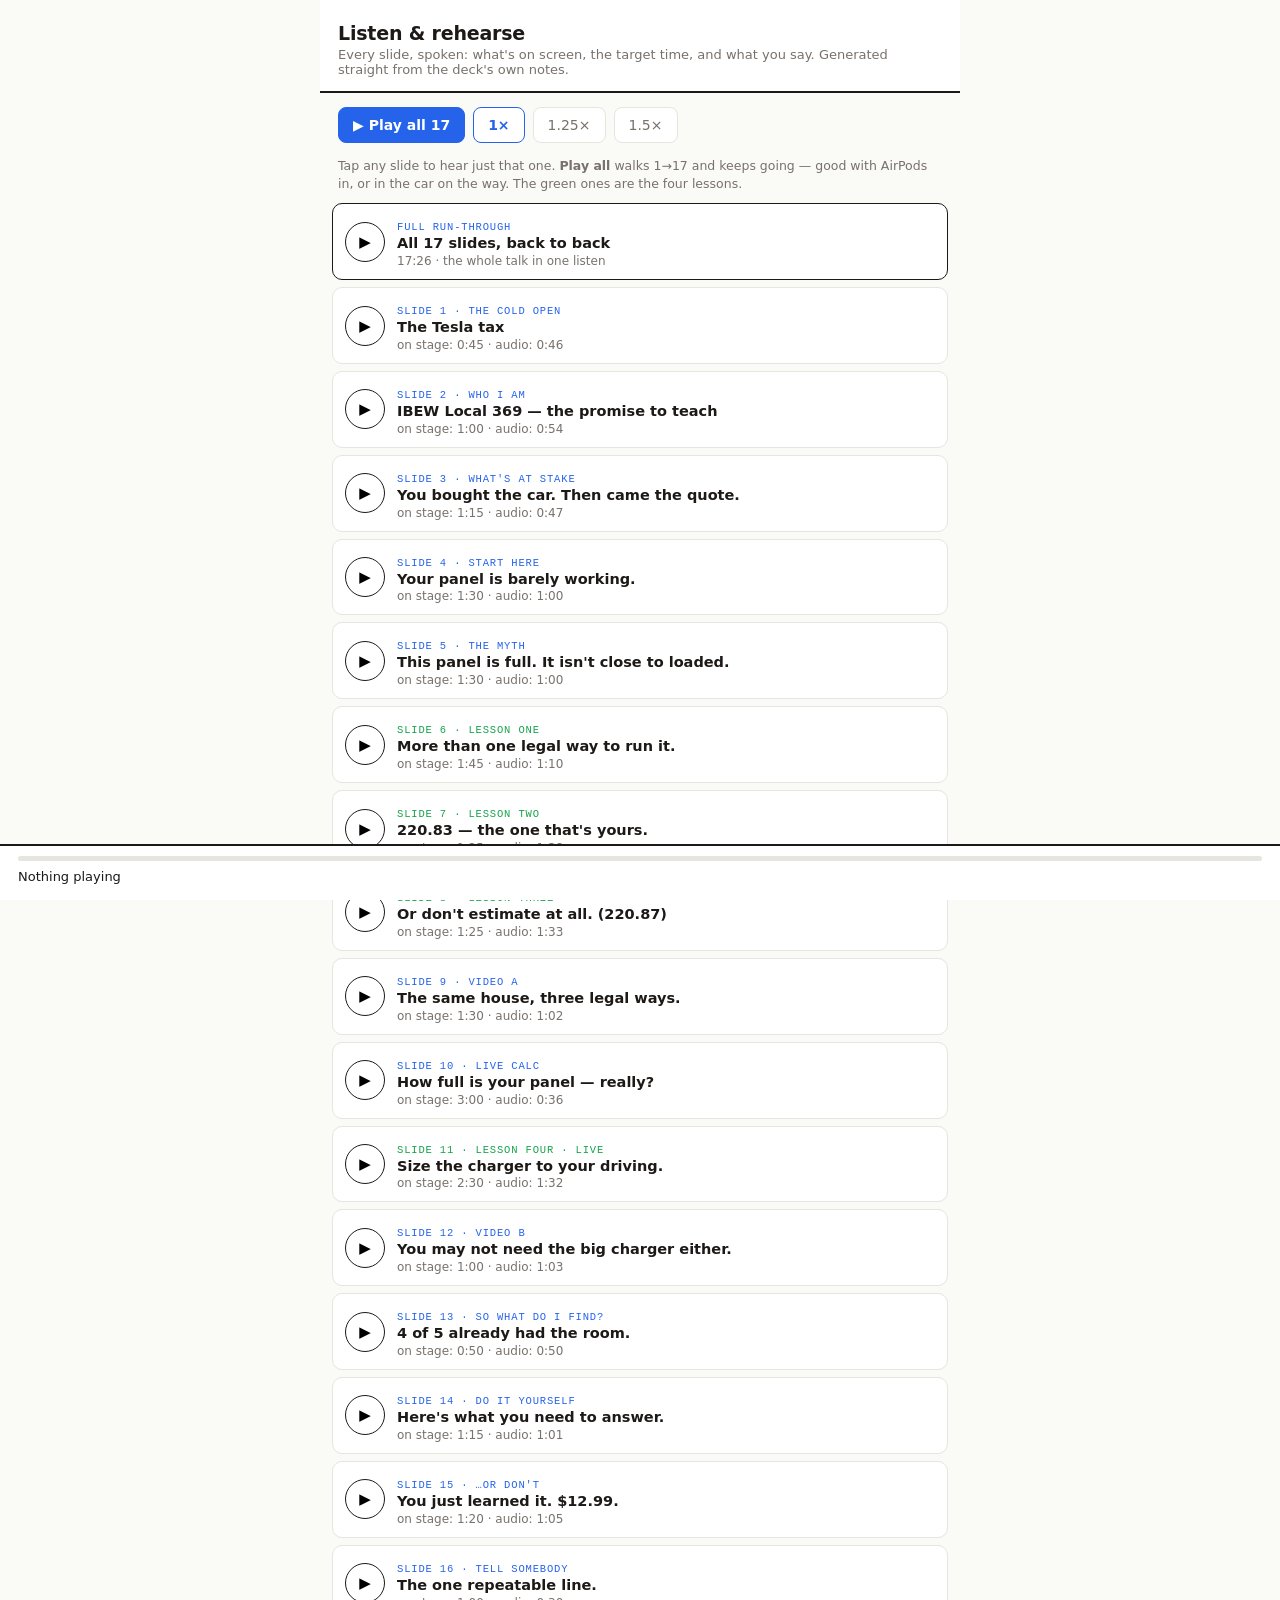
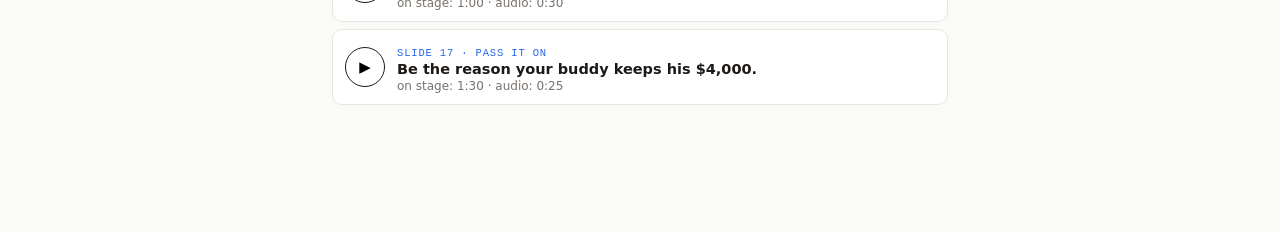
==== rehearse.html @ 136e16a3 "Audit fixes + audio rehearsal tracks - Fix backwards 220.83-vs-220.82 Q&A answer (113 < 127 — conced" ====
<!doctype html>
<html lang="en">
<head>
<meta charset="utf-8">
<meta name="viewport" content="width=device-width,initial-scale=1">
<meta name="robots" content="noindex">
<title>Listen &amp; rehearse — Evolve KY</title>
<style>
  :root{--blue:#2563eb;--green:#16a34a;--ink:#1c1917;--mut:#78716c;--bg:#fafaf7;--card:#fff;--line:#e7e5e0;--amber:#b45309;}
  *{margin:0;padding:0;box-sizing:border-box}
  body{font-family:"DM Sans",-apple-system,system-ui,sans-serif;background:var(--bg);color:var(--ink);padding-bottom:120px}
  header{padding:22px 18px 14px;border-bottom:2px solid var(--ink);background:var(--card);position:sticky;top:0;z-index:5}
  header h1{font-size:19px;letter-spacing:-.01em}
  header p{font-size:13px;color:var(--mut);margin-top:3px}
  .mono{font-family:"Space Mono",ui-monospace,monospace}
  .wrap{max-width:640px;margin:0 auto}
  .controls{display:flex;gap:8px;padding:14px 18px;flex-wrap:wrap;align-items:center}
  button{font:inherit;cursor:pointer;border:1.5px solid var(--ink);background:var(--card);border-radius:8px;padding:9px 14px;font-weight:600;font-size:14px}
  button.primary{background:var(--blue);border-color:var(--blue);color:#fff}
  button.ghost{border-color:var(--line);color:var(--mut);font-weight:500}
  button.ghost.on{border-color:var(--blue);color:var(--blue);font-weight:700}
  .hint{font-size:12.5px;color:var(--mut);padding:0 18px 10px;line-height:1.45}
  ol{list-style:none;padding:0 12px}
  li.row{display:flex;align-items:center;gap:12px;background:var(--card);border:1px solid var(--line);border-radius:10px;padding:11px 12px;margin-bottom:7px}
  li.row.playing{border-color:var(--blue);box-shadow:0 0 0 2px rgba(37,99,235,.18)}
  li.row.fullrow{border-width:1.5px;border-color:var(--ink)}
  .pl{flex:0 0 auto;width:40px;height:40px;border-radius:50%;border:1.5px solid var(--ink);background:var(--card);display:flex;align-items:center;justify-content:center;font-size:15px;padding:0}
  li.playing .pl{background:var(--blue);border-color:var(--blue);color:#fff}
  .tt{flex:1;min-width:0}
  .tt .k{font-family:"Space Mono",ui-monospace,monospace;font-size:10.5px;text-transform:uppercase;letter-spacing:.08em;color:var(--blue)}
  .tt .h{font-size:14.5px;font-weight:600;line-height:1.3}
  .tt .d{font-size:12px;color:var(--mut);margin-top:1px}
  footer{position:fixed;left:0;right:0;bottom:0;background:var(--card);border-top:2px solid var(--ink);padding:10px 18px 16px}
  footer .bar{height:5px;background:var(--line);border-radius:3px;overflow:hidden;margin-bottom:8px}
  footer .fill{height:100%;width:0%;background:var(--blue)}
  footer .now{font-size:13px;display:flex;justify-content:space-between;gap:10px}
  footer .now b{font-weight:700}
  .lessons .k{color:var(--green)}
</style>
</head>
<body>
<div class="wrap">
<header>
  <h1>Listen &amp; rehearse</h1>
  <p>Every slide, spoken: what's on screen, the target time, and what you say. Generated straight from the deck's own notes.</p>
</header>

<div class="controls">
  <button class="primary" id="playall">▶ Play all 17</button>
  <button class="ghost sp on" data-r="1">1×</button>
  <button class="ghost sp" data-r="1.25">1.25×</button>
  <button class="ghost sp" data-r="1.5">1.5×</button>
</div>
<p class="hint">Tap any slide to hear just that one. <b>Play all</b> walks 1→17 and keeps going — good with AirPods in, or in the car on the way. The green ones are the four lessons.</p>

<ol id="list">
  <li class="row fullrow" data-src="audio/fullrun.m4a">
    <button class="pl">▶</button>
    <div class="tt"><span class="k mono">Full run-through</span>
      <div class="h">All 17 slides, back to back</div>
      <div class="d">17:26 · the whole talk in one listen</div></div>
  </li>
</ol>

<footer>
  <div class="bar"><div class="fill" id="fill"></div></div>
  <div class="now"><span id="nowtitle">Nothing playing</span><span class="mono" id="nowtime"></span></div>
</footer>
</div>

<audio id="au" preload="none"></audio>
<script>
const META=[
 {n:1,label:"The cold open",head:"The Tesla tax",target:45,dur:46},
 {n:2,label:"Who I am",head:"IBEW Local 369 — the promise to teach",target:60,dur:54},
 {n:3,label:"What's at stake",head:"You bought the car. Then came the quote.",target:75,dur:47},
 {n:4,label:"Start here",head:"Your panel is barely working.",target:90,dur:60},
 {n:5,label:"The myth",head:"This panel is full. It isn't close to loaded.",target:90,dur:60},
 {n:6,label:"Lesson one",head:"More than one legal way to run it.",target:105,dur:70,lesson:1},
 {n:7,label:"Lesson two",head:"220.83 — the one that's yours.",target:85,dur:98,lesson:1},
 {n:8,label:"Lesson three",head:"Or don't estimate at all. (220.87)",target:85,dur:93,lesson:1},
 {n:9,label:"Video A",head:"The same house, three legal ways.",target:90,dur:62},
 {n:10,label:"Live calc",head:"How full is your panel — really?",target:180,dur:36},
 {n:11,label:"Lesson four · live",head:"Size the charger to your driving.",target:150,dur:92,lesson:1},
 {n:12,label:"Video B",head:"You may not need the big charger either.",target:60,dur:63},
 {n:13,label:"So what do I find?",head:"4 of 5 already had the room.",target:50,dur:50},
 {n:14,label:"Do it yourself",head:"Here's what you need to answer.",target:75,dur:61},
 {n:15,label:"…or don't",head:"You just learned it. $12.99.",target:80,dur:65},
 {n:16,label:"Tell somebody",head:"The one repeatable line.",target:60,dur:30},
 {n:17,label:"Pass it on",head:"Be the reason your buddy keeps his $4,000.",target:90,dur:25},
];
const fmt=s=>Math.floor(s/60)+":"+String(Math.round(s%60)).padStart(2,"0");
const list=document.getElementById("list"),au=document.getElementById("au");
META.forEach(m=>{
  const li=document.createElement("li");
  li.className="row"+(m.lesson?" lessons":"");
  li.dataset.src=`audio/slide${String(m.n).padStart(2,"0")}.m4a`;
  li.innerHTML=`<button class="pl">▶</button><div class="tt">
    <span class="k mono">Slide ${m.n} · ${m.label}</span>
    <div class="h">${m.head}</div>
    <div class="d">on stage: ${fmt(m.target)} · audio: ${fmt(m.dur)}</div></div>`;
  list.appendChild(li);
});
let cur=null,allMode=false,rate=1;
const rows=[...list.querySelectorAll("li.row")];
function play(li){
  rows.forEach(r=>{r.classList.remove("playing");r.querySelector(".pl").textContent="▶";});
  cur=li;li.classList.add("playing");li.querySelector(".pl").textContent="❚❚";
  au.src=li.dataset.src;au.playbackRate=rate;au.play();
  document.getElementById("nowtitle").innerHTML="<b>"+li.querySelector(".k").textContent+"</b>";
  li.scrollIntoView({block:"nearest",behavior:"smooth"});
}
function stop(){au.pause();rows.forEach(r=>{r.classList.remove("playing");r.querySelector(".pl").textContent="▶";});cur=null;allMode=false;document.getElementById("nowtitle").textContent="Nothing playing";document.getElementById("playall").textContent="▶ Play all 17";}
rows.forEach(li=>li.addEventListener("click",()=>{ if(cur===li&&!au.paused){au.pause();li.querySelector(".pl").textContent="▶";} else if(cur===li&&au.paused){au.play();li.querySelector(".pl").textContent="❚❚";} else {allMode=false;document.getElementById("playall").textContent="▶ Play all 17";play(li);} }));
document.getElementById("playall").addEventListener("click",()=>{ if(allMode){stop();} else {allMode=true;document.getElementById("playall").textContent="■ Stop";play(rows[1]);} });
au.addEventListener("ended",()=>{ if(allMode&&cur){const i=rows.indexOf(cur); if(i>=1&&i<rows.length-1){play(rows[i+1]);return;}} stop(); });
au.addEventListener("timeupdate",()=>{ if(au.duration){document.getElementById("fill").style.width=(au.currentTime/au.duration*100)+"%";document.getElementById("nowtime").textContent=fmt(au.currentTime)+" / "+fmt(au.duration);} });
document.querySelectorAll(".sp").forEach(b=>b.addEventListener("click",()=>{rate=parseFloat(b.dataset.r);au.playbackRate=rate;document.querySelectorAll(".sp").forEach(x=>x.classList.toggle("on",x===b));}));
</script>
</body>
</html>
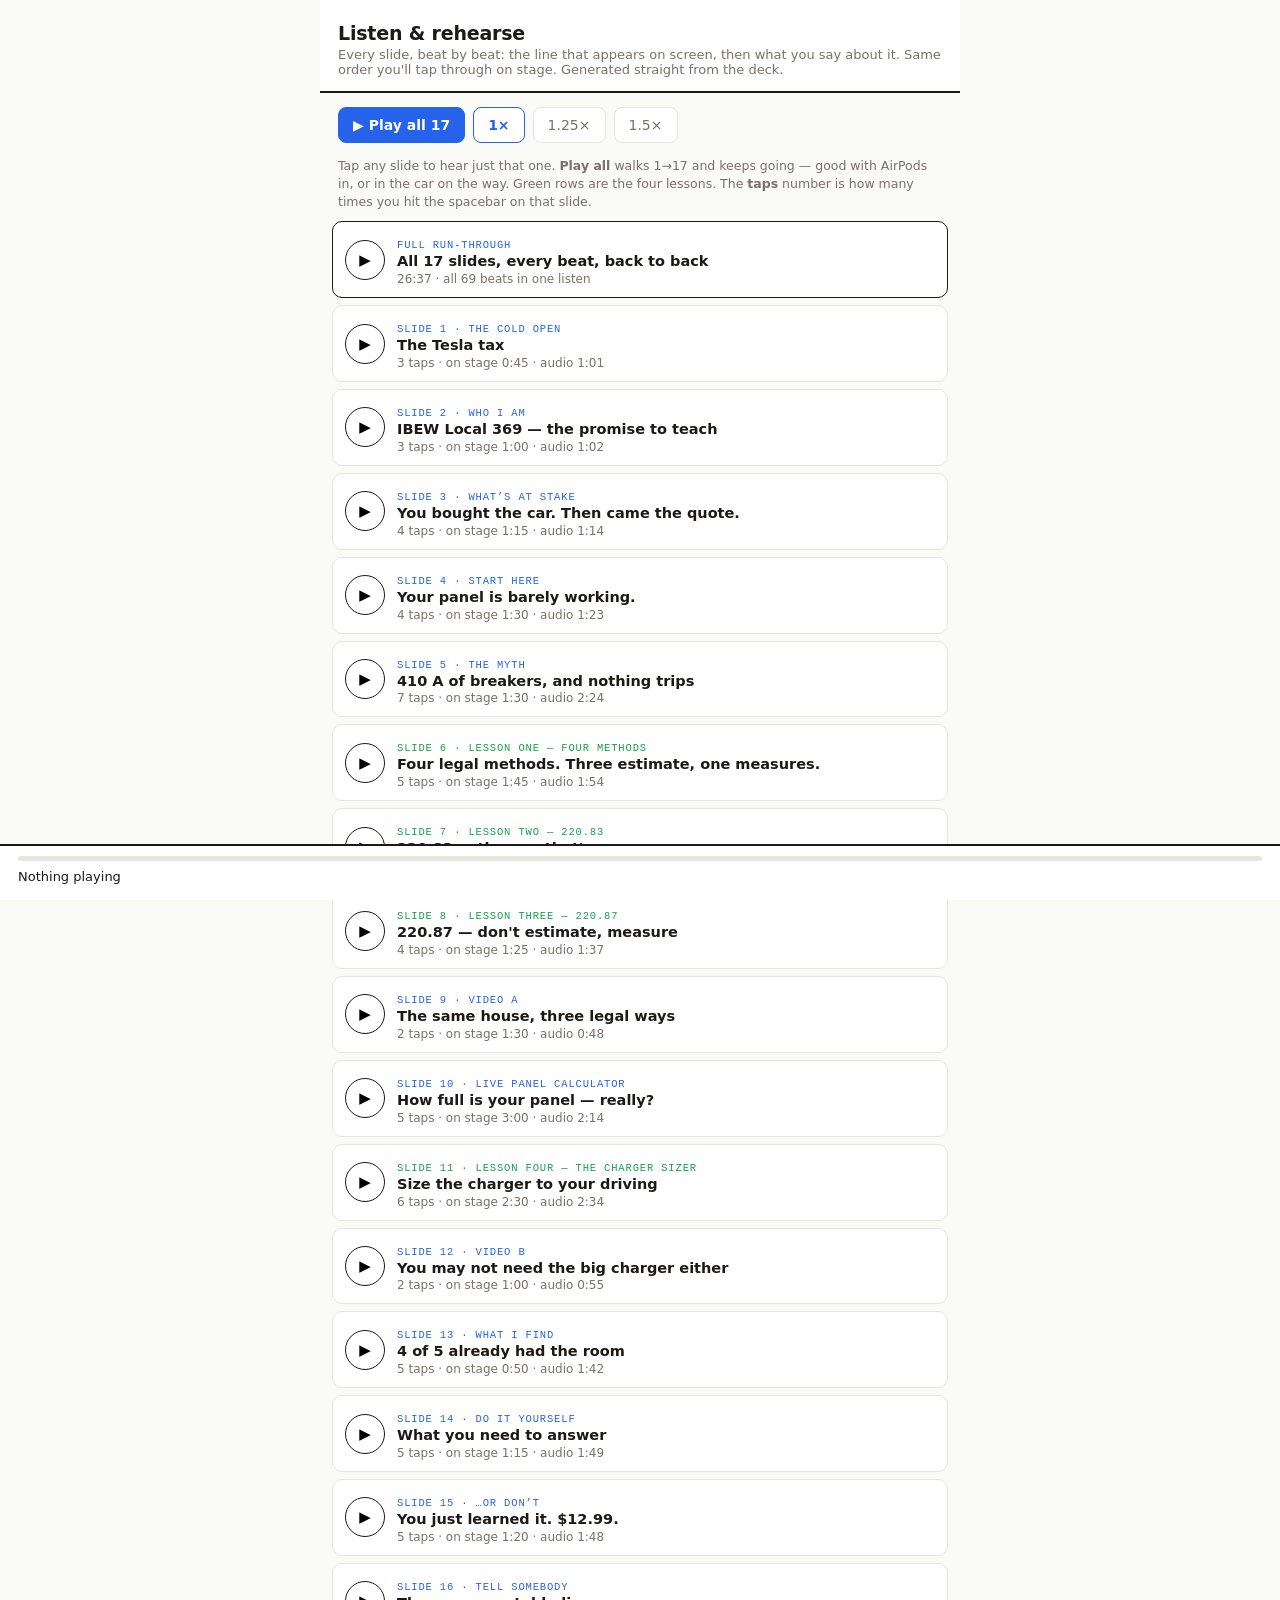
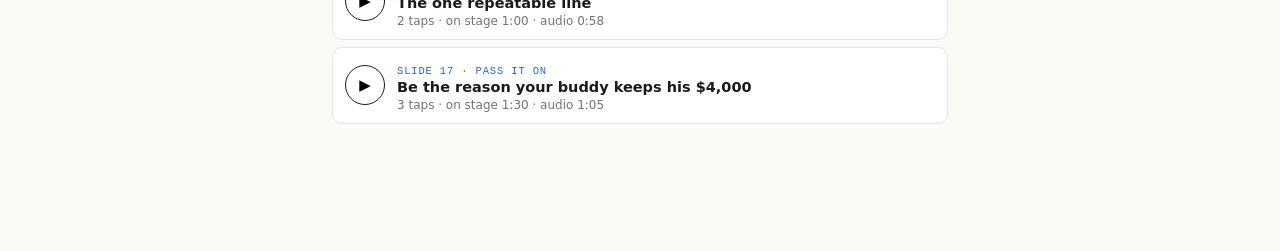
==== commit 3a6d8df1: "Rebuild the deck as spacebar-driven beats + pre-show loop + full bleed Every slide now advances a pi" ====
--- a/rehearse.html
+++ b/rehearse.html
@@ -42,7 +42,7 @@
 <div class="wrap">
 <header>
   <h1>Listen &amp; rehearse</h1>
-  <p>Every slide, spoken: what's on screen, the target time, and what you say. Generated straight from the deck's own notes.</p>
+  <p>Every slide, beat by beat: the line that appears on screen, then what you say about it. Same order you'll tap through on stage. Generated straight from the deck.</p>
 </header>
 
 <div class="controls">
@@ -51,14 +51,14 @@
   <button class="ghost sp" data-r="1.25">1.25×</button>
   <button class="ghost sp" data-r="1.5">1.5×</button>
 </div>
-<p class="hint">Tap any slide to hear just that one. <b>Play all</b> walks 1→17 and keeps going — good with AirPods in, or in the car on the way. The green ones are the four lessons.</p>
+<p class="hint">Tap any slide to hear just that one. <b>Play all</b> walks 1→17 and keeps going — good with AirPods in, or in the car on the way. Green rows are the four lessons. The <b>taps</b> number is how many times you hit the spacebar on that slide.</p>
 
 <ol id="list">
   <li class="row fullrow" data-src="audio/fullrun.m4a">
     <button class="pl">▶</button>
     <div class="tt"><span class="k mono">Full run-through</span>
-      <div class="h">All 17 slides, back to back</div>
-      <div class="d">17:26 · the whole talk in one listen</div></div>
+      <div class="h">All 17 slides, every beat, back to back</div>
+      <div class="d">26:37 · all 69 beats in one listen</div></div>
   </li>
 </ol>
 
@@ -71,23 +71,23 @@
 <audio id="au" preload="none"></audio>
 <script>
 const META=[
- {n:1,label:"The cold open",head:"The Tesla tax",target:45,dur:46},
- {n:2,label:"Who I am",head:"IBEW Local 369 — the promise to teach",target:60,dur:54},
- {n:3,label:"What's at stake",head:"You bought the car. Then came the quote.",target:75,dur:47},
- {n:4,label:"Start here",head:"Your panel is barely working.",target:90,dur:60},
- {n:5,label:"The myth",head:"This panel is full. It isn't close to loaded.",target:90,dur:60},
- {n:6,label:"Lesson one",head:"More than one legal way to run it.",target:105,dur:70,lesson:1},
- {n:7,label:"Lesson two",head:"220.83 — the one that's yours.",target:85,dur:98,lesson:1},
- {n:8,label:"Lesson three",head:"Or don't estimate at all. (220.87)",target:85,dur:93,lesson:1},
- {n:9,label:"Video A",head:"The same house, three legal ways.",target:90,dur:62},
- {n:10,label:"Live calc",head:"How full is your panel — really?",target:180,dur:36},
- {n:11,label:"Lesson four · live",head:"Size the charger to your driving.",target:150,dur:92,lesson:1},
- {n:12,label:"Video B",head:"You may not need the big charger either.",target:60,dur:63},
- {n:13,label:"So what do I find?",head:"4 of 5 already had the room.",target:50,dur:50},
- {n:14,label:"Do it yourself",head:"Here's what you need to answer.",target:75,dur:61},
- {n:15,label:"…or don't",head:"You just learned it. $12.99.",target:80,dur:65},
- {n:16,label:"Tell somebody",head:"The one repeatable line.",target:60,dur:30},
- {n:17,label:"Pass it on",head:"Be the reason your buddy keeps his $4,000.",target:90,dur:25},
+ {n:1,label:"The cold open",head:"The Tesla tax",beats:3,target:45,dur:61},
+ {n:2,label:"Who I am",head:"IBEW Local 369 — the promise to teach",beats:3,target:60,dur:62},
+ {n:3,label:"What’s at stake",head:"You bought the car. Then came the quote.",beats:4,target:75,dur:74},
+ {n:4,label:"Start here",head:"Your panel is barely working.",beats:4,target:90,dur:83},
+ {n:5,label:"The myth",head:"410 A of breakers, and nothing trips",beats:7,target:90,dur:144},
+ {n:6,label:"Lesson one — four methods",head:"Four legal methods. Three estimate, one measures.",beats:5,target:105,dur:114,lesson:1},
+ {n:7,label:"Lesson two — 220.83",head:"220.83 — the one that's yours",beats:4,target:85,dur:92,lesson:1},
+ {n:8,label:"Lesson three — 220.87",head:"220.87 — don't estimate, measure",beats:4,target:85,dur:97,lesson:1},
+ {n:9,label:"Video A",head:"The same house, three legal ways",beats:2,target:90,dur:48},
+ {n:10,label:"Live panel calculator",head:"How full is your panel — really?",beats:5,target:180,dur:134},
+ {n:11,label:"Lesson four — the charger sizer",head:"Size the charger to your driving",beats:6,target:150,dur:154,lesson:1},
+ {n:12,label:"Video B",head:"You may not need the big charger either",beats:2,target:60,dur:55},
+ {n:13,label:"What I find",head:"4 of 5 already had the room",beats:5,target:50,dur:102},
+ {n:14,label:"Do it yourself",head:"What you need to answer",beats:5,target:75,dur:109},
+ {n:15,label:"…or don’t",head:"You just learned it. $12.99.",beats:5,target:80,dur:108},
+ {n:16,label:"Tell somebody",head:"The one repeatable line",beats:2,target:60,dur:58},
+ {n:17,label:"Pass it on",head:"Be the reason your buddy keeps his $4,000",beats:3,target:90,dur:65},
 ];
 const fmt=s=>Math.floor(s/60)+":"+String(Math.round(s%60)).padStart(2,"0");
 const list=document.getElementById("list"),au=document.getElementById("au");
@@ -98,7 +98,7 @@
   li.innerHTML=`<button class="pl">▶</button><div class="tt">
     <span class="k mono">Slide ${m.n} · ${m.label}</span>
     <div class="h">${m.head}</div>
-    <div class="d">on stage: ${fmt(m.target)} · audio: ${fmt(m.dur)}</div></div>`;
+    <div class="d">${m.beats} taps · on stage ${fmt(m.target)} · audio ${fmt(m.dur)}</div></div>`;
   list.appendChild(li);
 });
 let cur=null,allMode=false,rate=1;
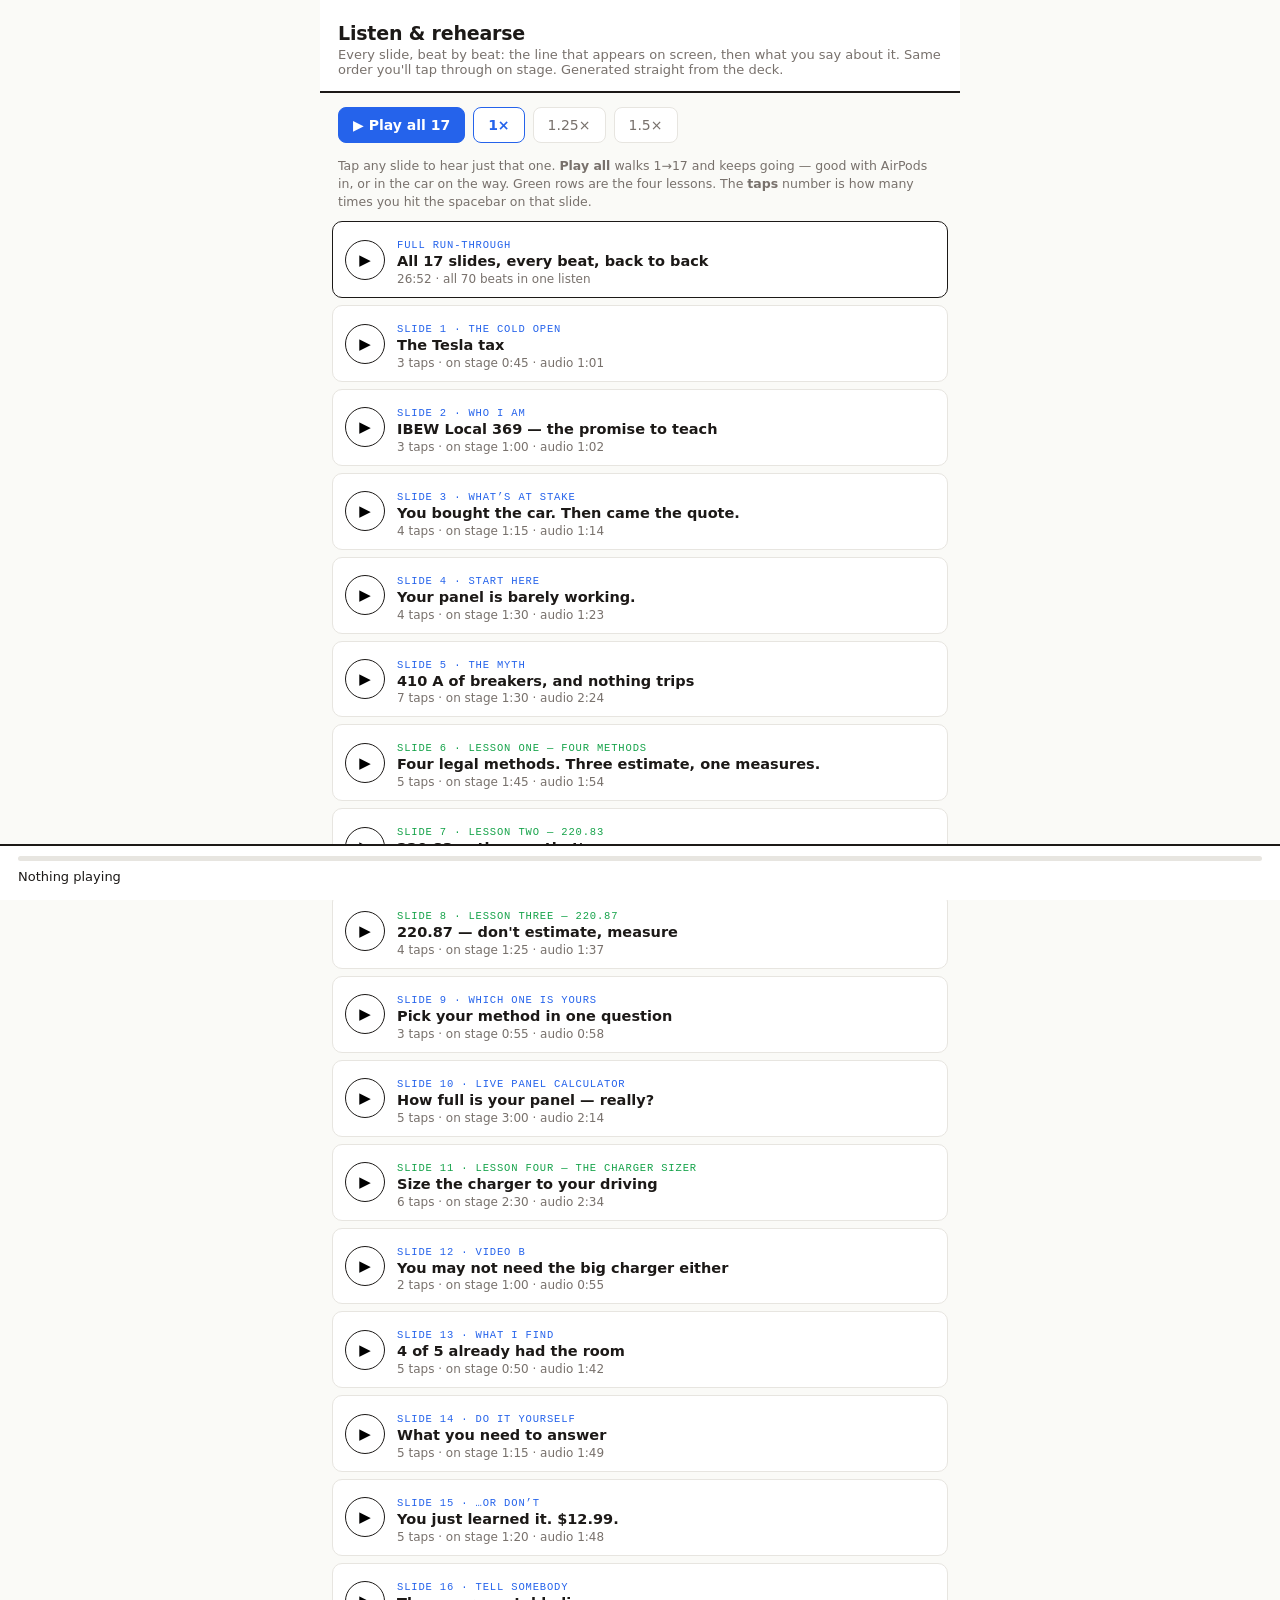
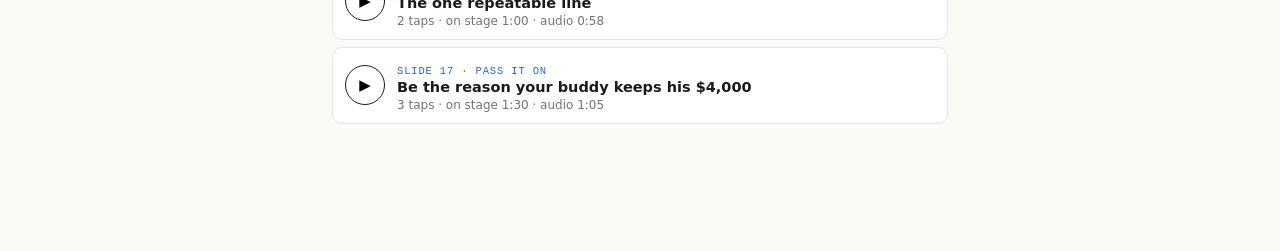
==== commit 80c5b9d5: "Drop the slide 9 video — it becomes the synthesis slide Jason's call: the portrait NotebookLM short " ====
--- a/rehearse.html
+++ b/rehearse.html
@@ -58,7 +58,7 @@
     <button class="pl">▶</button>
     <div class="tt"><span class="k mono">Full run-through</span>
       <div class="h">All 17 slides, every beat, back to back</div>
-      <div class="d">26:37 · all 69 beats in one listen</div></div>
+      <div class="d">26:52 · all 70 beats in one listen</div></div>
   </li>
 </ol>
 
@@ -79,7 +79,7 @@
  {n:6,label:"Lesson one — four methods",head:"Four legal methods. Three estimate, one measures.",beats:5,target:105,dur:114,lesson:1},
  {n:7,label:"Lesson two — 220.83",head:"220.83 — the one that's yours",beats:4,target:85,dur:92,lesson:1},
  {n:8,label:"Lesson three — 220.87",head:"220.87 — don't estimate, measure",beats:4,target:85,dur:97,lesson:1},
- {n:9,label:"Video A",head:"The same house, three legal ways",beats:2,target:90,dur:48},
+ {n:9,label:"Which one is yours",head:"Pick your method in one question",beats:3,target:55,dur:58},
  {n:10,label:"Live panel calculator",head:"How full is your panel — really?",beats:5,target:180,dur:134},
  {n:11,label:"Lesson four — the charger sizer",head:"Size the charger to your driving",beats:6,target:150,dur:154,lesson:1},
  {n:12,label:"Video B",head:"You may not need the big charger either",beats:2,target:60,dur:55},
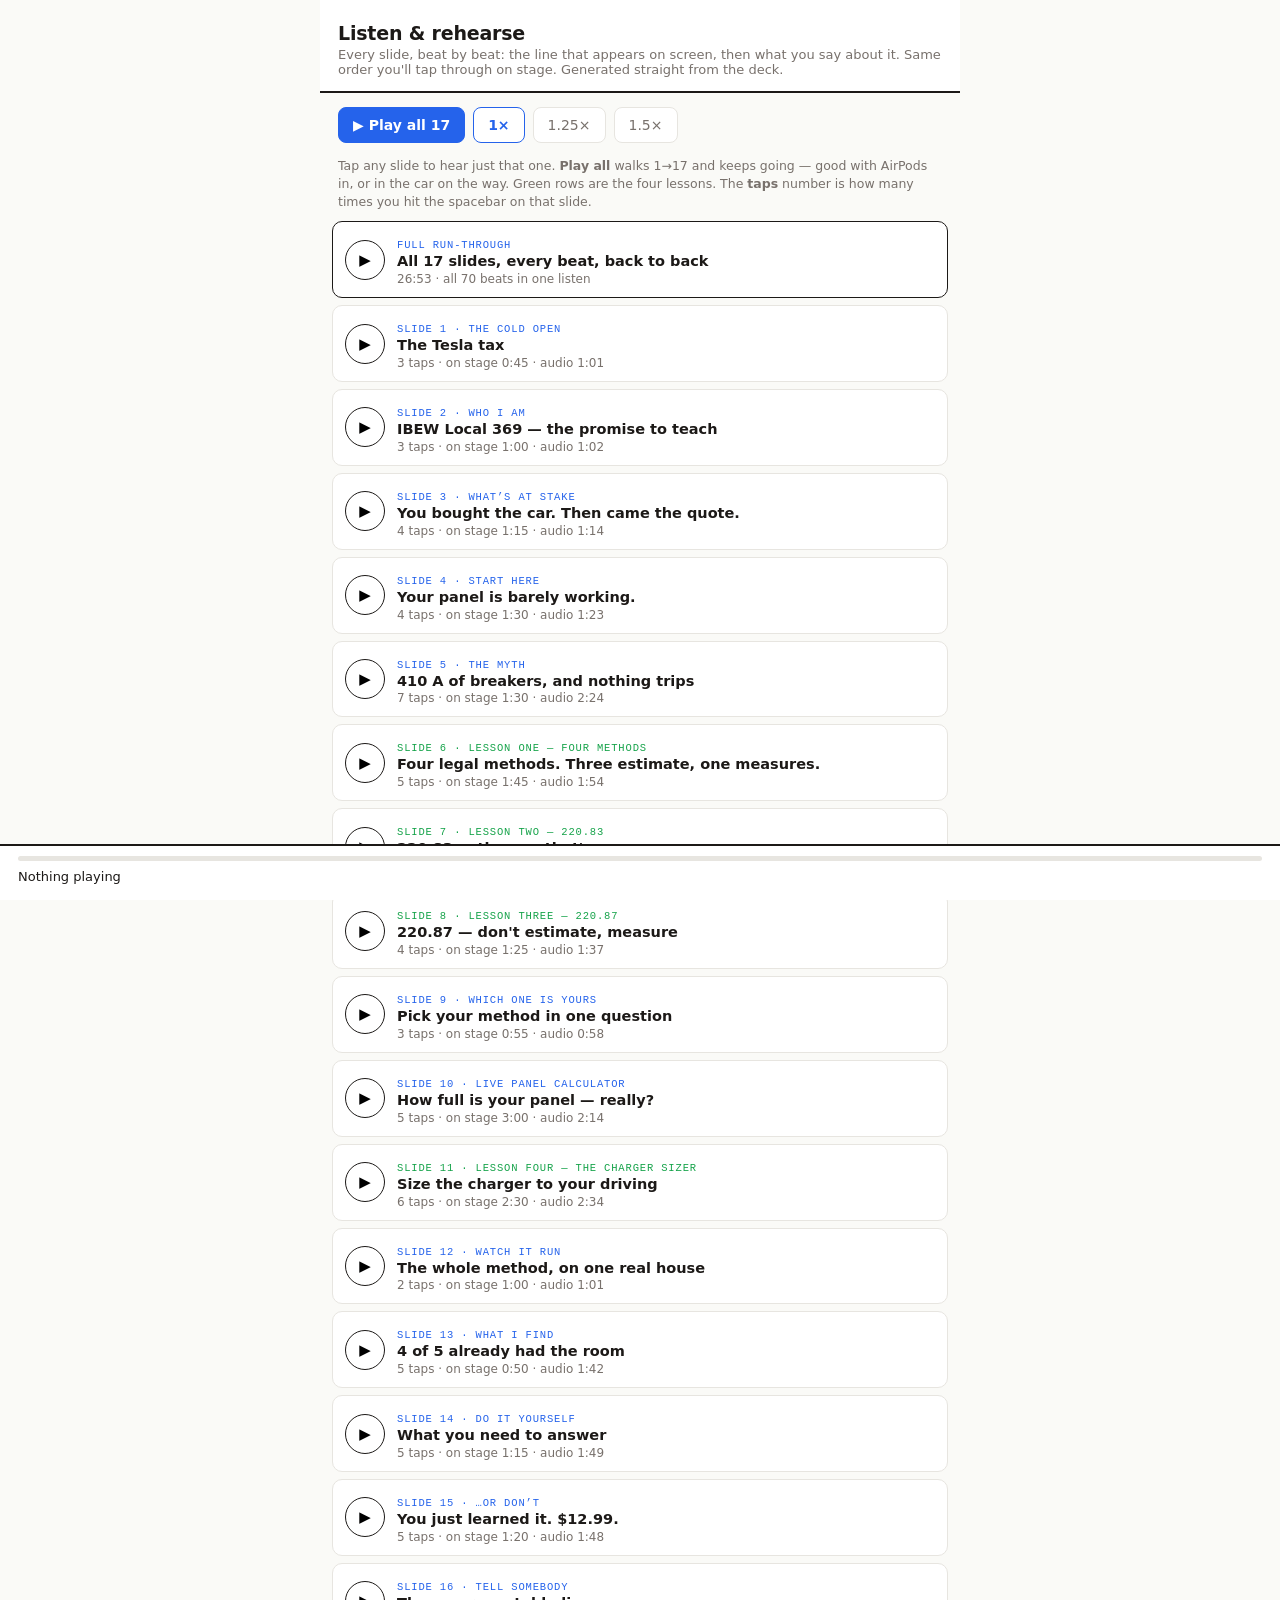
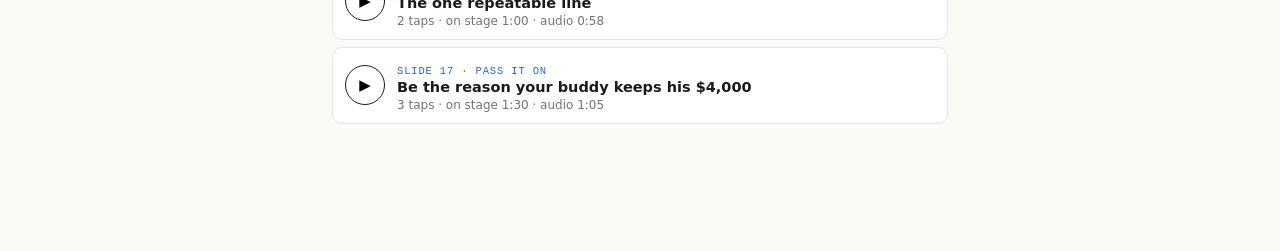
==== commit 34386b44: "Relabel slide 12 — it's the only video now, not 'Video B' Co-Authored-By: Claude Fable 5 <noreply@an" ====
--- a/rehearse.html
+++ b/rehearse.html
@@ -58,7 +58,7 @@
     <button class="pl">▶</button>
     <div class="tt"><span class="k mono">Full run-through</span>
       <div class="h">All 17 slides, every beat, back to back</div>
-      <div class="d">26:52 · all 70 beats in one listen</div></div>
+      <div class="d">26:53 · all 70 beats in one listen</div></div>
   </li>
 </ol>
 
@@ -82,7 +82,7 @@
  {n:9,label:"Which one is yours",head:"Pick your method in one question",beats:3,target:55,dur:58},
  {n:10,label:"Live panel calculator",head:"How full is your panel — really?",beats:5,target:180,dur:134},
  {n:11,label:"Lesson four — the charger sizer",head:"Size the charger to your driving",beats:6,target:150,dur:154,lesson:1},
- {n:12,label:"Video B",head:"You may not need the big charger either",beats:2,target:60,dur:55},
+ {n:12,label:"Watch it run",head:"The whole method, on one real house",beats:2,target:60,dur:61},
  {n:13,label:"What I find",head:"4 of 5 already had the room",beats:5,target:50,dur:102},
  {n:14,label:"Do it yourself",head:"What you need to answer",beats:5,target:75,dur:109},
  {n:15,label:"…or don’t",head:"You just learned it. $12.99.",beats:5,target:80,dur:108},
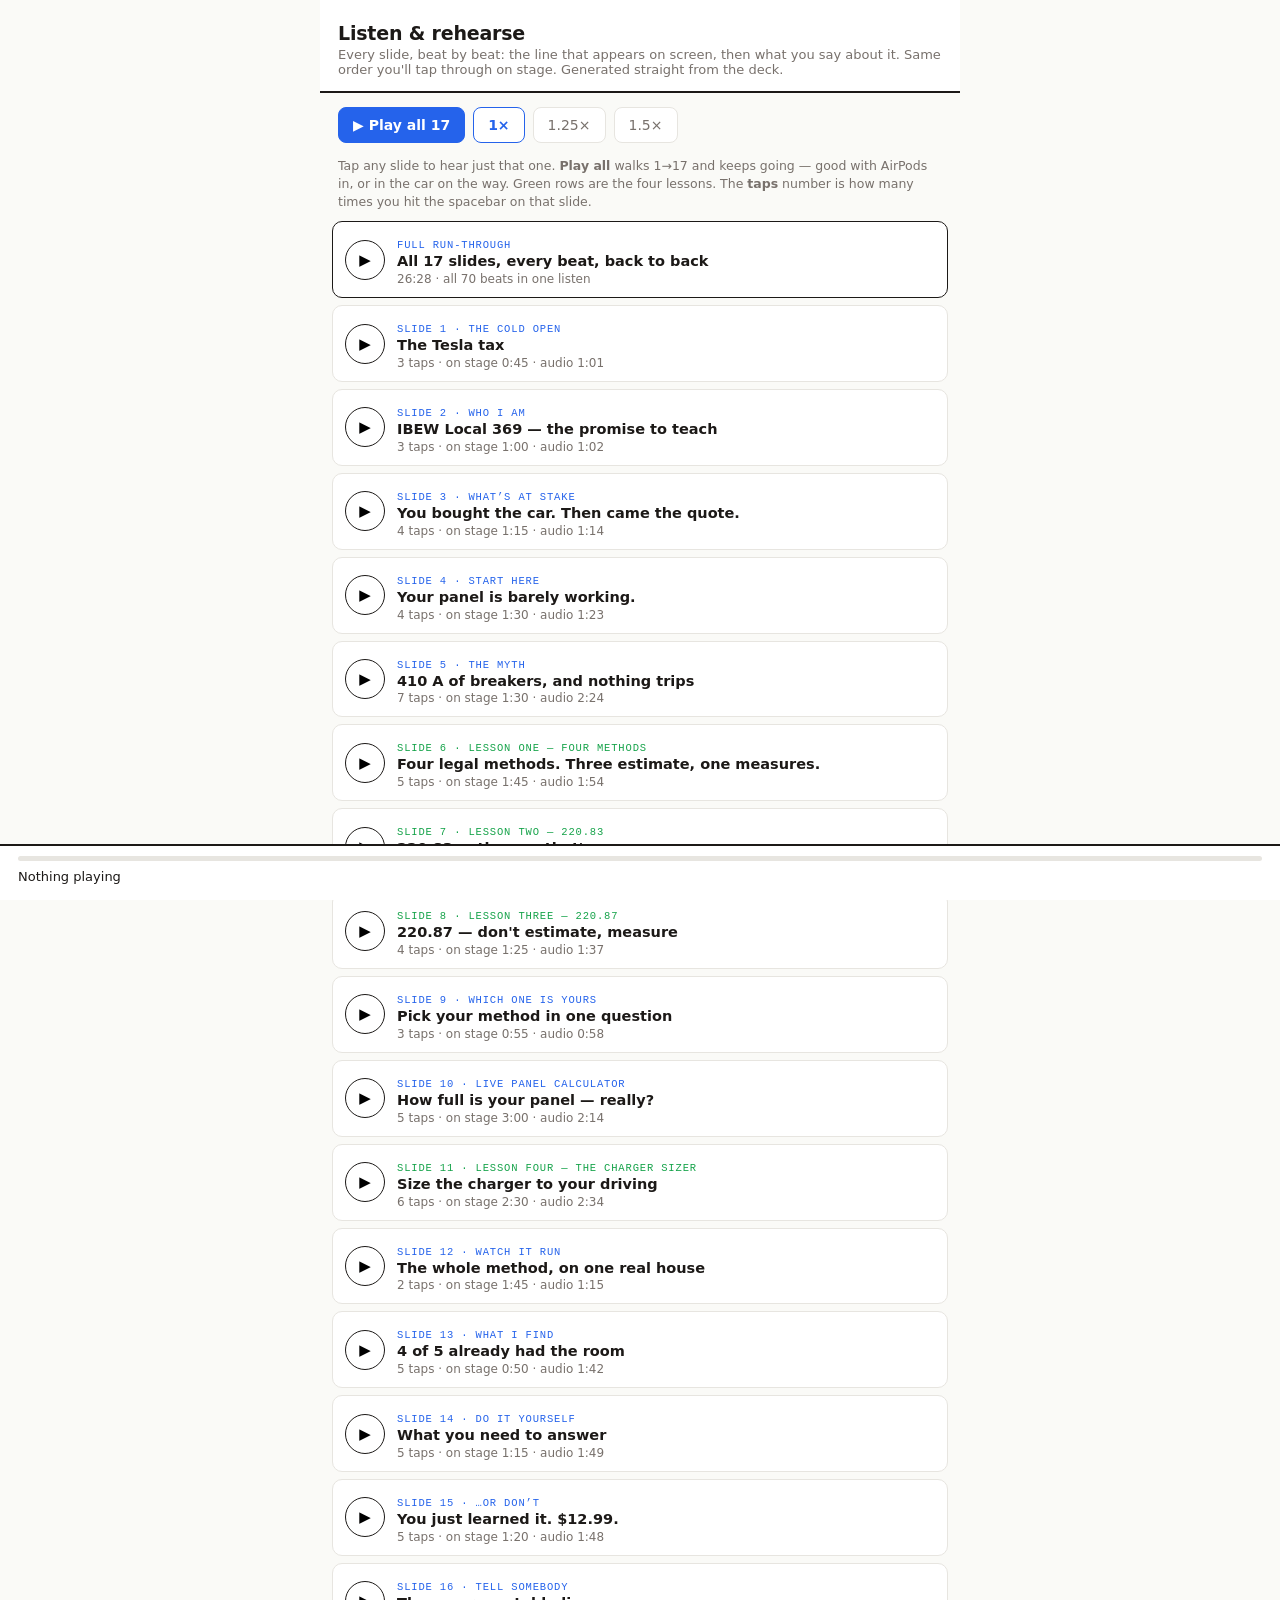
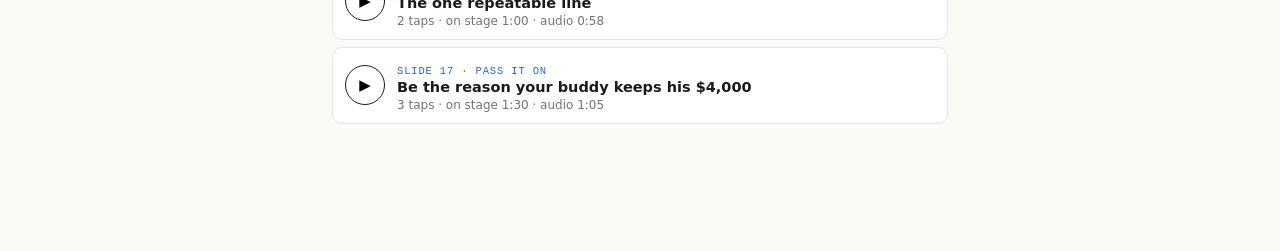
==== commit 3f185236: "Sync player: full-run 26:28 and slide 12's 1:45 stage budget" ====
--- a/rehearse.html
+++ b/rehearse.html
@@ -58,7 +58,7 @@
     <button class="pl">▶</button>
     <div class="tt"><span class="k mono">Full run-through</span>
       <div class="h">All 17 slides, every beat, back to back</div>
-      <div class="d">26:53 · all 70 beats in one listen</div></div>
+      <div class="d">26:28 · all 70 beats in one listen</div></div>
   </li>
 </ol>
 
@@ -82,7 +82,7 @@
  {n:9,label:"Which one is yours",head:"Pick your method in one question",beats:3,target:55,dur:58},
  {n:10,label:"Live panel calculator",head:"How full is your panel — really?",beats:5,target:180,dur:134},
  {n:11,label:"Lesson four — the charger sizer",head:"Size the charger to your driving",beats:6,target:150,dur:154,lesson:1},
- {n:12,label:"Watch it run",head:"The whole method, on one real house",beats:2,target:60,dur:61},
+ {n:12,label:"Watch it run",head:"The whole method, on one real house",beats:2,target:105,dur:75},
  {n:13,label:"What I find",head:"4 of 5 already had the room",beats:5,target:50,dur:102},
  {n:14,label:"Do it yourself",head:"What you need to answer",beats:5,target:75,dur:109},
  {n:15,label:"…or don’t",head:"You just learned it. $12.99.",beats:5,target:80,dur:108},
